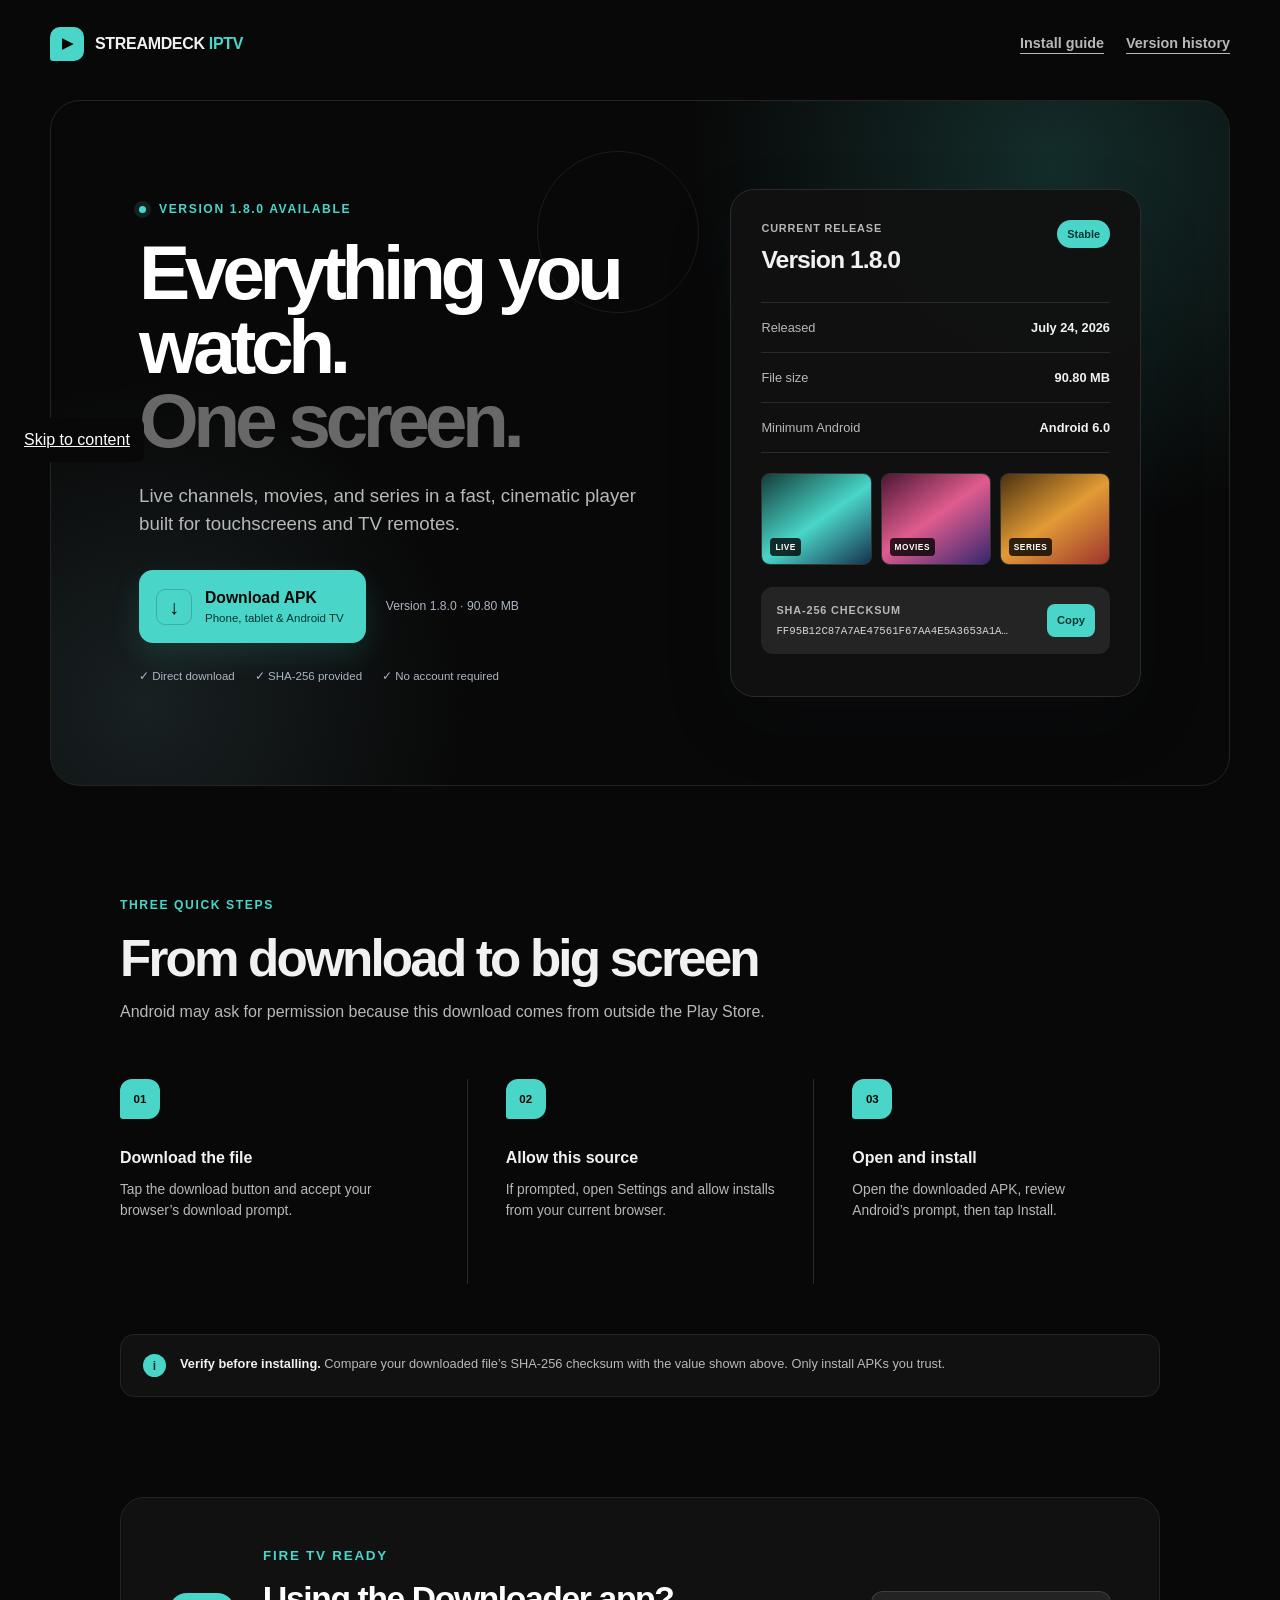
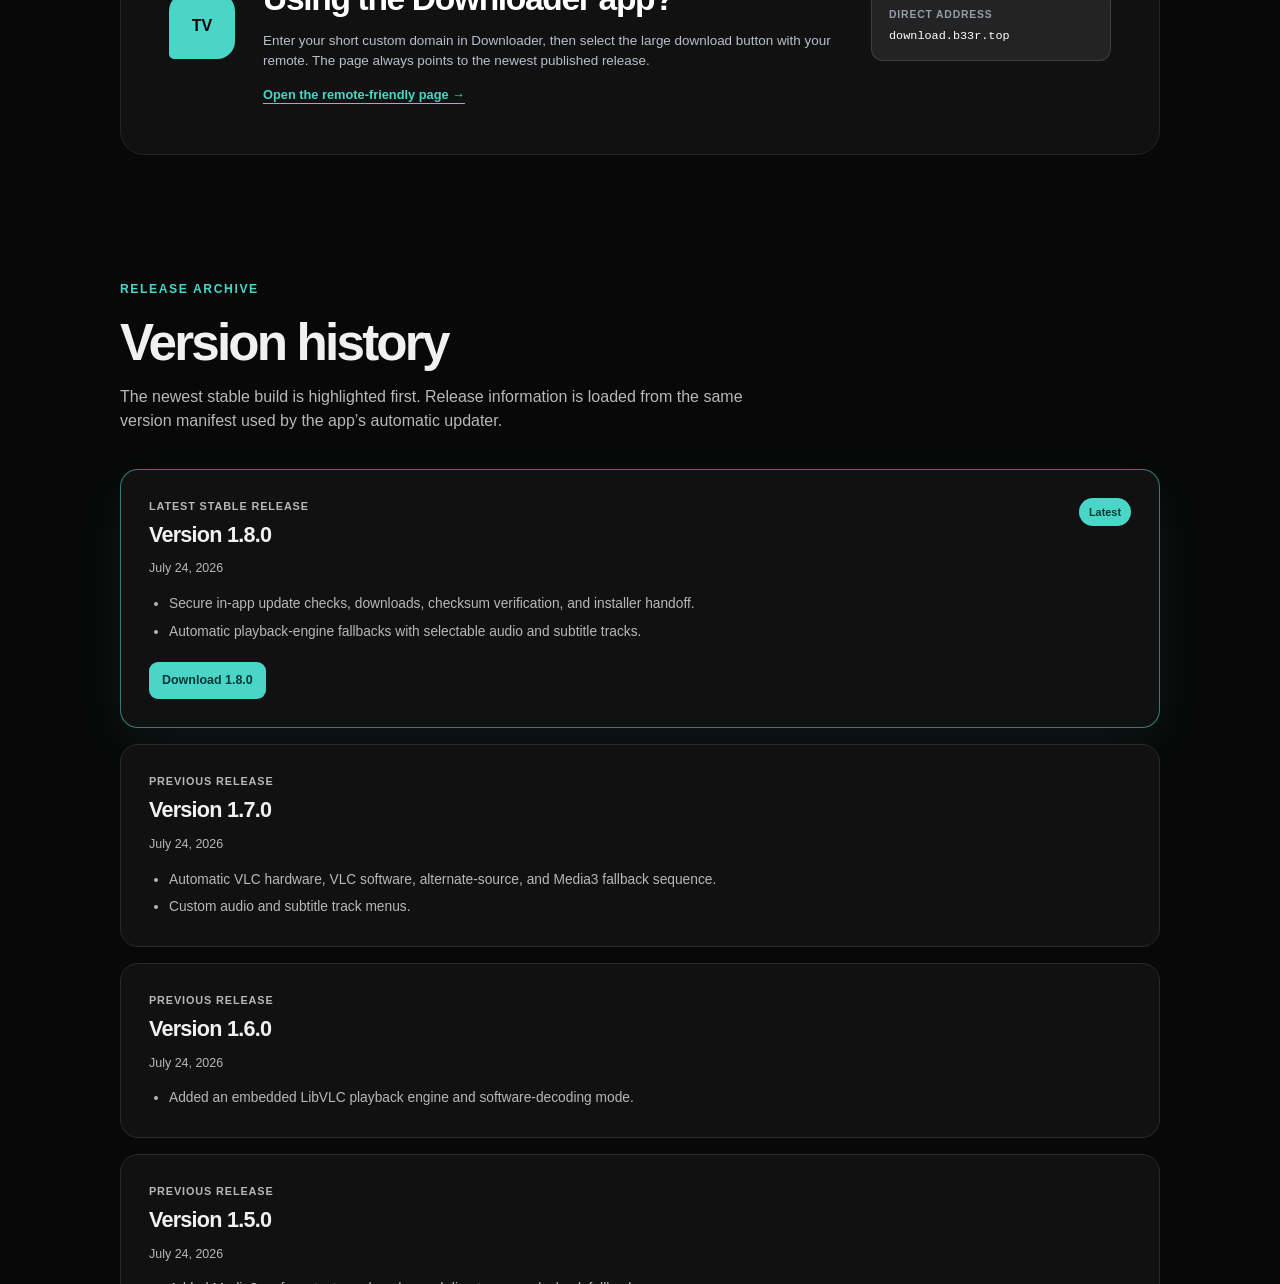
==== versions/index.html @ b90d866d "Add app update feed and version history" ====
<!doctype html>
<html lang="en">
  <head>
    <meta charset="utf-8">
    <meta name="viewport" content="width=device-width, initial-scale=1">
    <meta http-equiv="refresh" content="0; url=../#versions">
    <title>StreamDeck IPTV version history</title>
    <link rel="canonical" href="../#versions">
  </head>
  <body>
    <p><a href="../#versions">Open StreamDeck IPTV version history</a></p>
  </body>
</html>
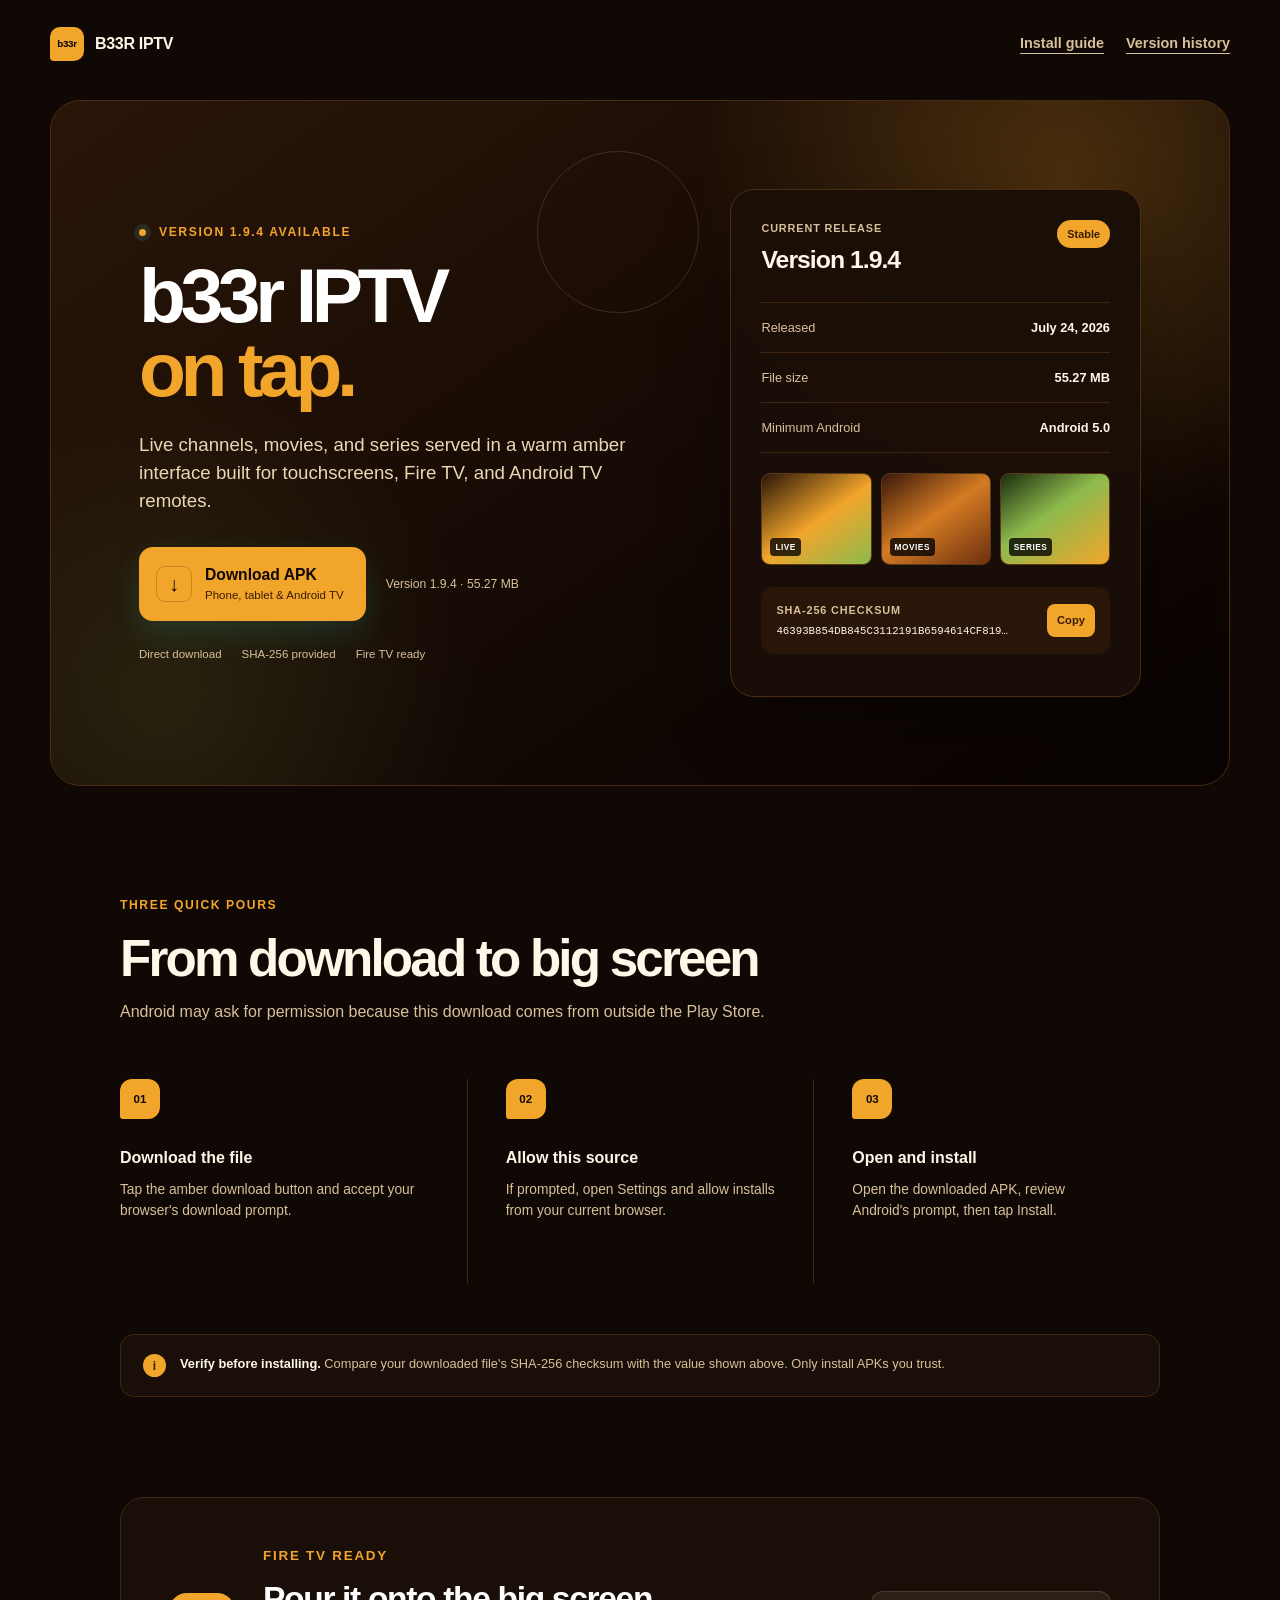
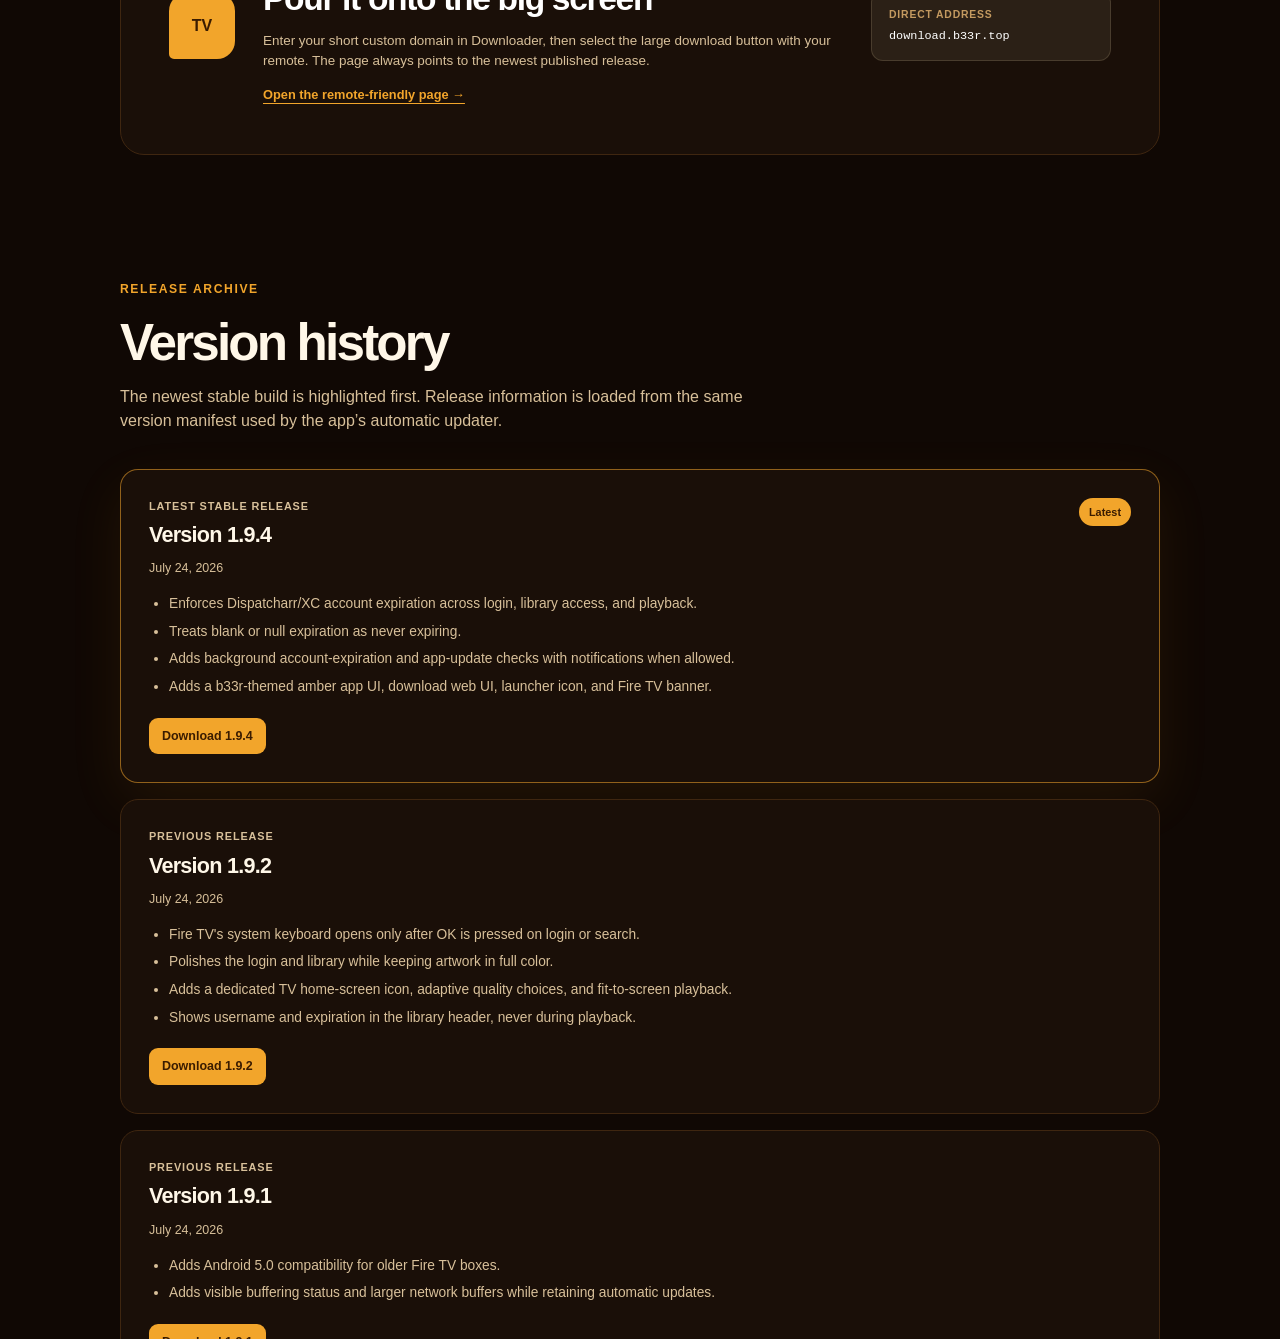
==== commit ab445059: "Fix b33r site asset cache" ====
--- a/versions/index.html
+++ b/versions/index.html
@@ -4,10 +4,10 @@
     <meta charset="utf-8">
     <meta name="viewport" content="width=device-width, initial-scale=1">
     <meta http-equiv="refresh" content="0; url=../#versions">
-    <title>StreamDeck IPTV version history</title>
+    <title>b33r IPTV version history</title>
     <link rel="canonical" href="../#versions">
   </head>
   <body>
-    <p><a href="../#versions">Open StreamDeck IPTV version history</a></p>
+    <p><a href="../#versions">Open b33r IPTV version history</a></p>
   </body>
 </html>
